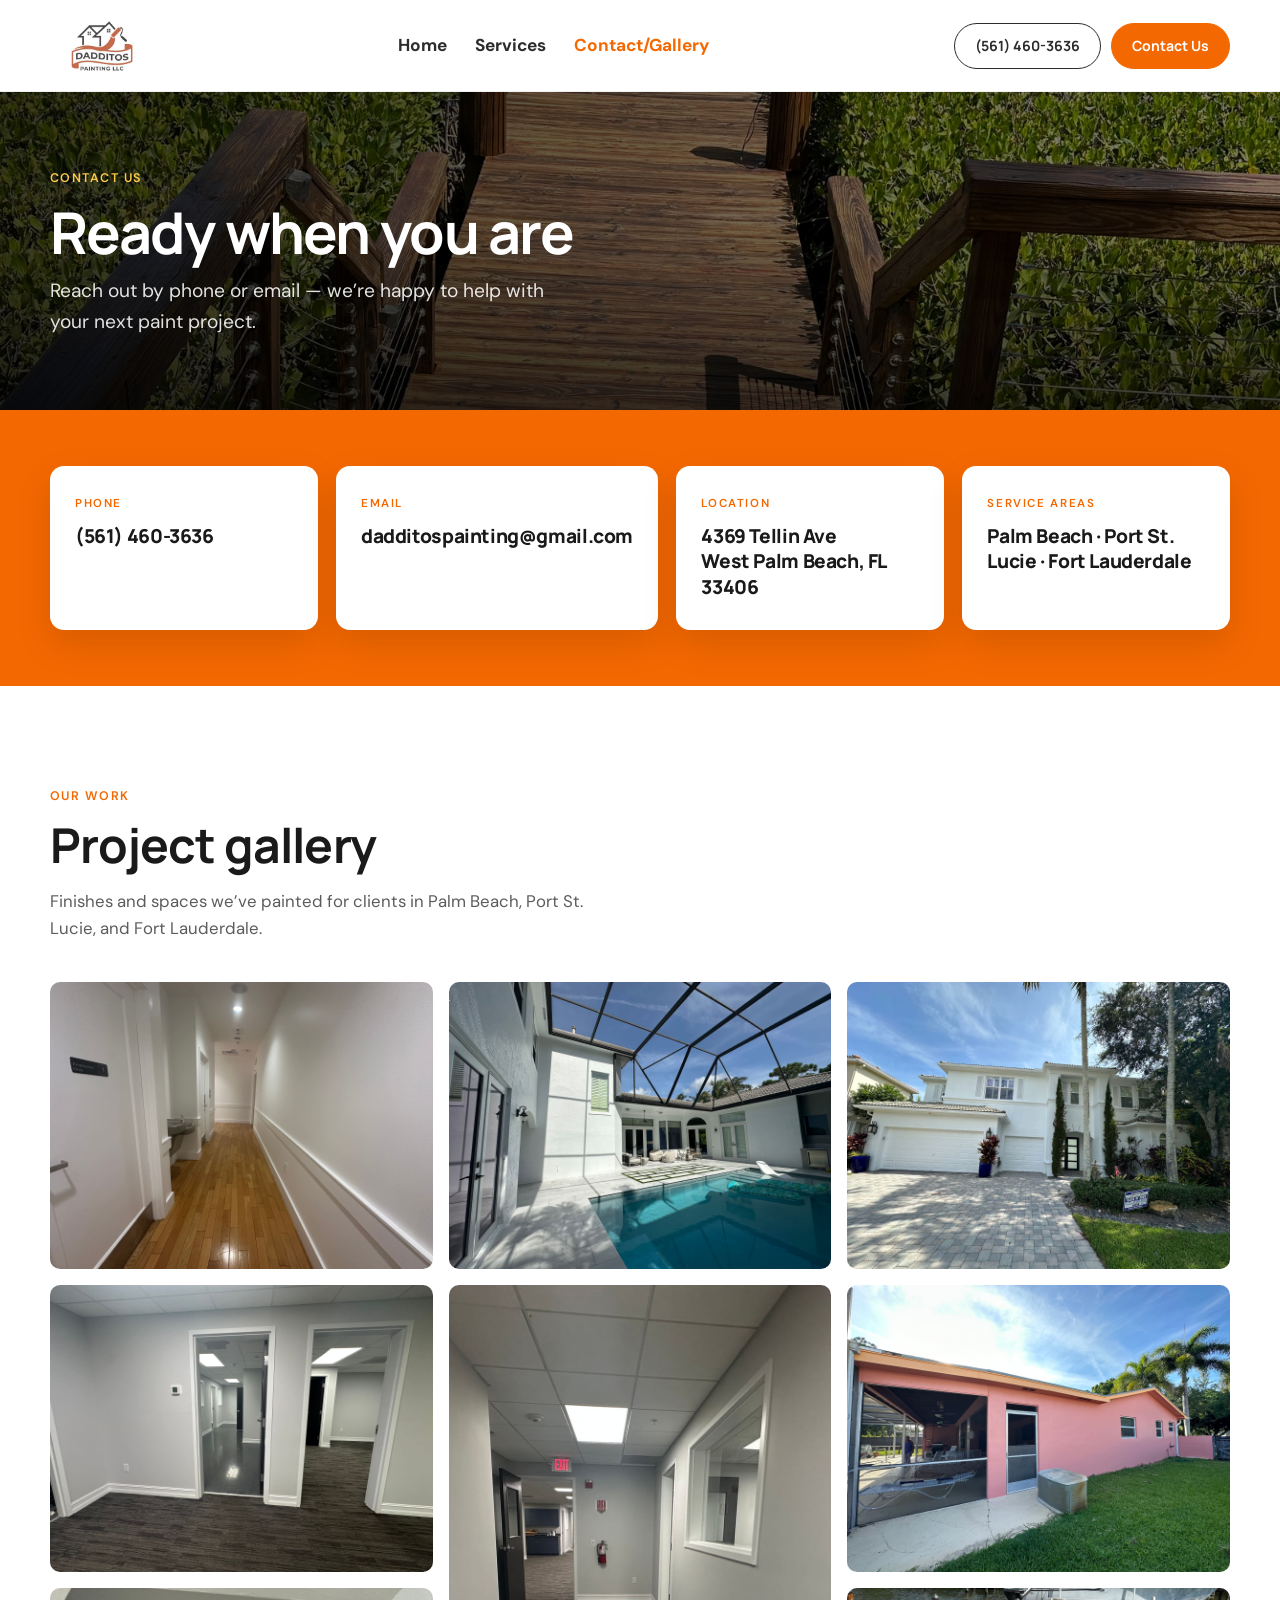
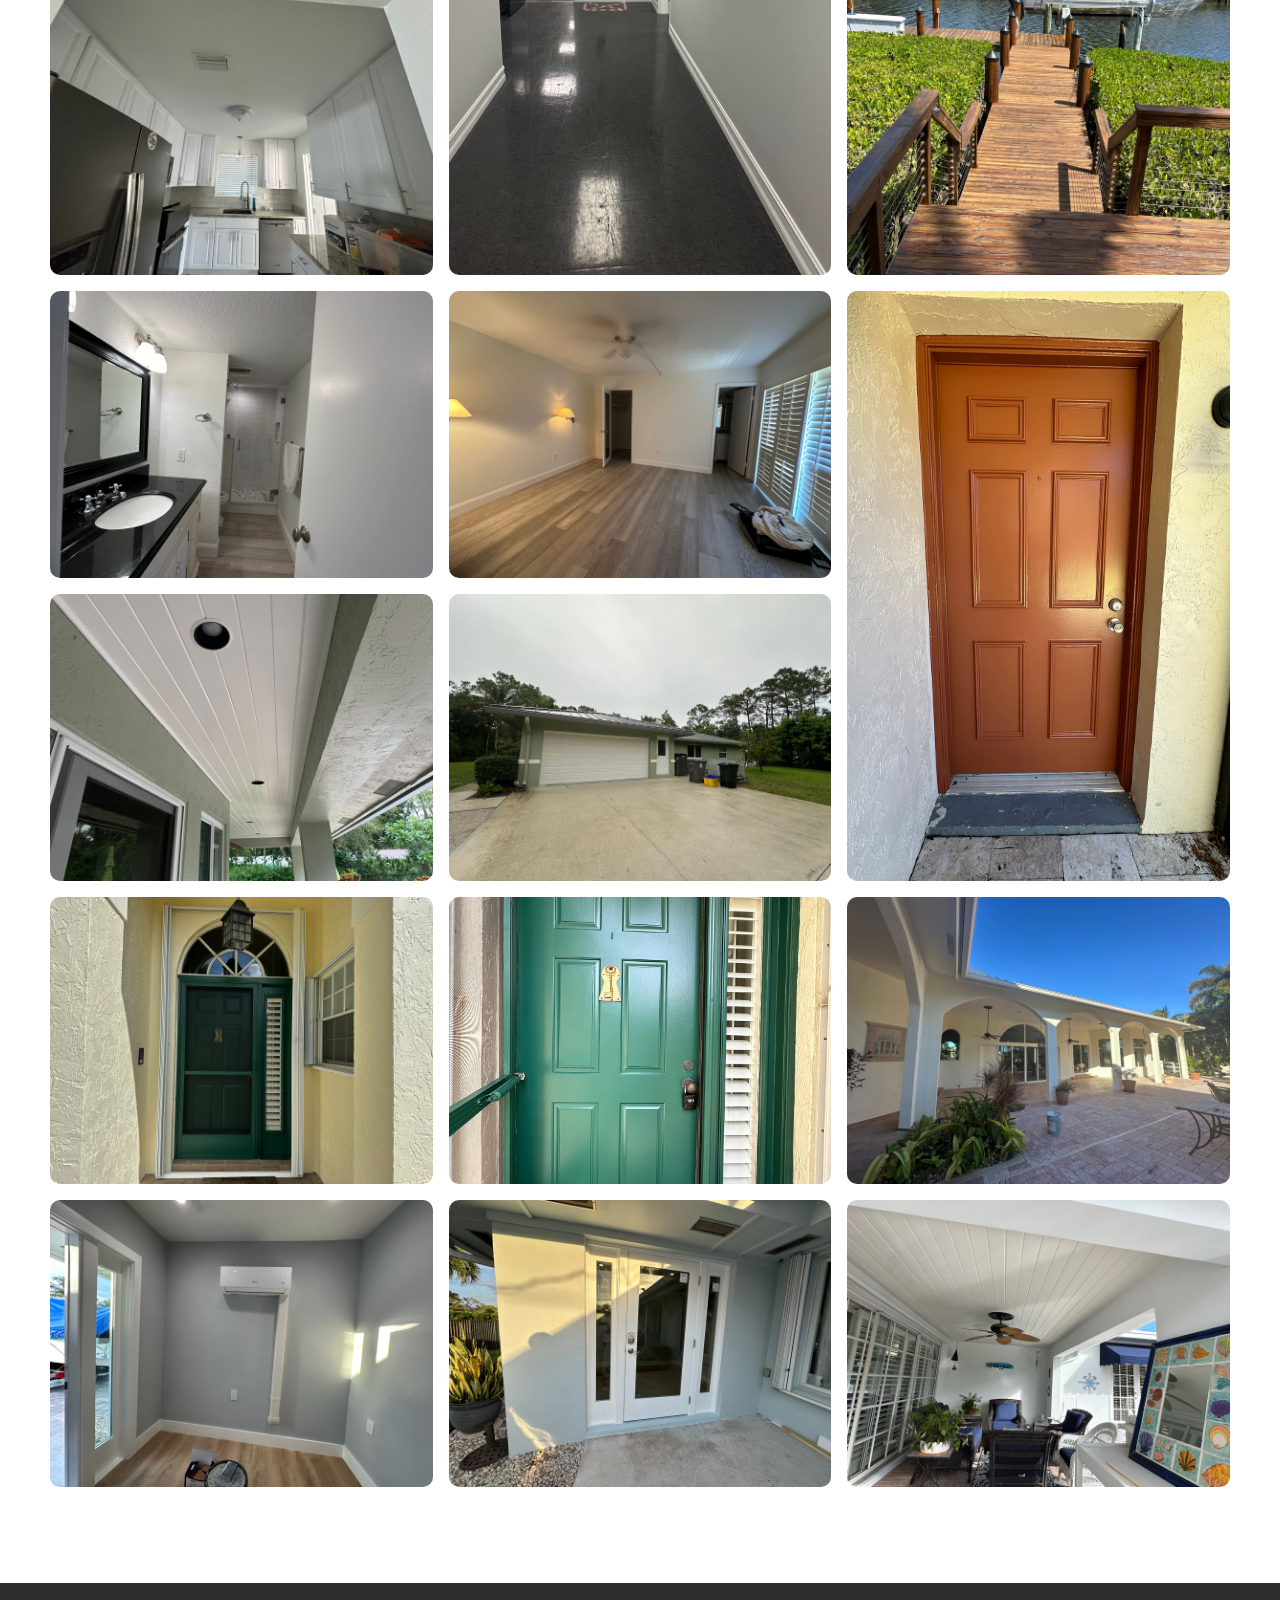
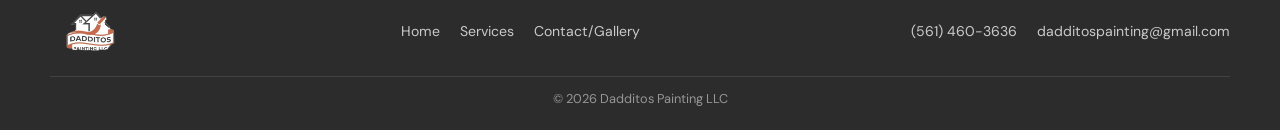
==== gallery.html @ e8a84ab6 "Website Setup & Design" ====
<!DOCTYPE html>
<html lang="en">
  <head>
    <meta charset="UTF-8" />
    <meta name="viewport" content="width=device-width, initial-scale=1" />
    <title>Contact/Gallery | Dadditos Painting LLC</title>
    <meta
      name="description"
      content="Contact Dadditos Painting LLC and view our project gallery. Call (561) 460-3636. Palm Beach, Port St. Lucie, and Fort Lauderdale."
    />
    <link rel="icon" href="favicon/favicon.ico" sizes="any" />
    <link rel="icon" type="image/png" sizes="48x48" href="favicon/favicon-48x48.png" />
    <link rel="icon" type="image/png" sizes="32x32" href="favicon/favicon-32x32.png" />
    <link rel="icon" type="image/png" sizes="16x16" href="favicon/favicon-16x16.png" />
    <link rel="apple-touch-icon" sizes="180x180" href="favicon/apple-touch-icon.png" />
    <link rel="manifest" href="favicon/site.webmanifest" />
    <link rel="preconnect" href="https://fonts.googleapis.com" />
    <link rel="preconnect" href="https://fonts.gstatic.com" crossorigin />
    <link
      href="https://fonts.googleapis.com/css2?family=DM+Sans:ital,opsz,wght@0,9..40,400;0,9..40,500;0,9..40,600;0,9..40,700;1,9..40,400&family=Manrope:wght@500;600;700;800&display=swap"
      rel="stylesheet"
    />
    <link rel="stylesheet" href="css/styles.css" />
  </head>
  <body>
    <header class="site-header">
      <div class="container nav">
        <a class="logo" href="index.html" aria-label="Dadditos Painting LLC home">
          <img src="assets/logo.png" alt="Dadditos Painting LLC logo" />
          <span class="logo-text">Dadditos<span>Painting LLC</span></span>
        </a>
        <nav class="nav-links" aria-label="Primary">
          <a href="index.html">Home</a>
          <a href="services.html">Services</a>
          <a class="active" href="gallery.html">Contact/Gallery</a>
        </nav>
        <div class="nav-cta">
          <a class="pill pill-outline" href="tel:+15614603636">(561) 460-3636</a>
          <a class="pill pill-orange" href="gallery.html#contact">Contact Us</a>
        </div>
        <button class="nav-toggle" type="button" aria-label="Open menu" aria-expanded="false">
          <span></span><span></span><span></span>
        </button>
      </div>
    </header>

    <main>
      <section class="page-hero contact-hero">
        <div class="contact-hero-media" aria-hidden="true">
          <img src="assets/gallery/IMG_4411.jpg" alt="" />
        </div>
        <div class="contact-hero-dim" aria-hidden="true"></div>
        <div class="container contact-hero-content">
          <span class="eyebrow">Contact us</span>
          <h1>Ready when you are</h1>
          <p>Reach out by phone or email — we’re happy to help with your next paint project.</p>
        </div>
      </section>

      <section class="section contact-section bg-orange" id="contact">
        <div class="container">
          <div class="quote-contact reveal">
            <div class="quote-card">
              <span class="eyebrow">Phone</span>
              <a class="quote-value" href="tel:+15614603636">(561) 460-3636</a>
            </div>
            <div class="quote-card">
              <span class="eyebrow">Email</span>
              <a class="quote-value" href="mailto:dadditospainting@gmail.com">dadditospainting@gmail.com</a>
            </div>
            <div class="quote-card">
              <span class="eyebrow">Location</span>
              <p class="quote-value">
                4369 Tellin Ave<br />
                West Palm Beach, FL 33406
              </p>
            </div>
            <div class="quote-card">
              <span class="eyebrow">Service areas</span>
              <p class="quote-value">Palm Beach · Port St. Lucie · Fort Lauderdale</p>
            </div>
          </div>
        </div>
      </section>

      <section class="section" id="gallery">
        <div class="container">
          <div class="section-head reveal">
            <span class="eyebrow">Our work</span>
            <h2 class="section-title">Project gallery</h2>
            <p class="section-lead">
              Finishes and spaces we’ve painted for clients in Palm Beach, Port St. Lucie, and Fort Lauderdale.
            </p>
          </div>
          <div class="gallery-grid" aria-label="Project photos">
            <button class="gallery-item" type="button" data-full="assets/gallery/IMG_2037.jpg">
              <img src="assets/gallery/IMG_2037.jpg" alt="Dadditos Painting project photo 1" loading="lazy" />
            </button>
            <button class="gallery-item" type="button" data-full="assets/gallery/IMG_2329.jpg">
              <img src="assets/gallery/IMG_2329.jpg" alt="Dadditos Painting project photo 2" loading="lazy" />
            </button>
            <button class="gallery-item" type="button" data-full="assets/gallery/IMG_2331.jpg">
              <img src="assets/gallery/IMG_2331.jpg" alt="Dadditos Painting project photo 3" loading="lazy" />
            </button>
            <button class="gallery-item" type="button" data-full="assets/gallery/IMG_3680.jpg">
              <img src="assets/gallery/IMG_3680.jpg" alt="Dadditos Painting project photo 4" loading="lazy" />
            </button>
            <button class="gallery-item" type="button" data-full="assets/gallery/IMG_3686.jpg">
              <img src="assets/gallery/IMG_3686.jpg" alt="Dadditos Painting project photo 5" loading="lazy" />
            </button>
            <button class="gallery-item" type="button" data-full="assets/gallery/IMG_4026.jpg">
              <img src="assets/gallery/IMG_4026.jpg" alt="Dadditos Painting project photo 6" loading="lazy" />
            </button>
            <button class="gallery-item" type="button" data-full="assets/gallery/IMG_4258.jpg">
              <img src="assets/gallery/IMG_4258.jpg" alt="Dadditos Painting project photo 7" loading="lazy" />
            </button>
            <button class="gallery-item" type="button" data-full="assets/gallery/IMG_4411.jpg">
              <img src="assets/gallery/IMG_4411.jpg" alt="Dadditos Painting project photo 8" loading="lazy" />
            </button>
            <button class="gallery-item" type="button" data-full="assets/gallery/IMG_8298.jpg">
              <img src="assets/gallery/IMG_8298.jpg" alt="Dadditos Painting project photo 9" loading="lazy" />
            </button>
            <button class="gallery-item" type="button" data-full="assets/gallery/IMG_8300.jpg">
              <img src="assets/gallery/IMG_8300.jpg" alt="Dadditos Painting project photo 10" loading="lazy" />
            </button>
            <button class="gallery-item" type="button" data-full="assets/gallery/IMG_8305.jpg">
              <img src="assets/gallery/IMG_8305.jpg" alt="Dadditos Painting project photo 11" loading="lazy" />
            </button>
            <button class="gallery-item" type="button" data-full="assets/gallery/IMG_8478.jpg">
              <img src="assets/gallery/IMG_8478.jpg" alt="Dadditos Painting project photo 12" loading="lazy" />
            </button>
            <button class="gallery-item" type="button" data-full="assets/gallery/IMG_8483.jpg">
              <img src="assets/gallery/IMG_8483.jpg" alt="Dadditos Painting project photo 13" loading="lazy" />
            </button>
            <button class="gallery-item" type="button" data-full="assets/gallery/IMG_8503.jpg">
              <img src="assets/gallery/IMG_8503.jpg" alt="Dadditos Painting project photo 14" loading="lazy" />
            </button>
            <button class="gallery-item" type="button" data-full="assets/gallery/IMG_8505.jpg">
              <img src="assets/gallery/IMG_8505.jpg" alt="Dadditos Painting project photo 15" loading="lazy" />
            </button>
            <button class="gallery-item" type="button" data-full="assets/gallery/IMG_8824.jpg">
              <img src="assets/gallery/IMG_8824.jpg" alt="Dadditos Painting project photo 16" loading="lazy" />
            </button>
            <button class="gallery-item" type="button" data-full="assets/gallery/IMG_8928.jpg">
              <img src="assets/gallery/IMG_8928.jpg" alt="Dadditos Painting project photo 17" loading="lazy" />
            </button>
            <button class="gallery-item" type="button" data-full="assets/gallery/IMG_8929.jpg">
              <img src="assets/gallery/IMG_8929.jpg" alt="Dadditos Painting project photo 18" loading="lazy" />
            </button>
            <button class="gallery-item" type="button" data-full="assets/gallery/IMG_8943.jpg">
              <img src="assets/gallery/IMG_8943.jpg" alt="Dadditos Painting project photo 19" loading="lazy" />
            </button>
          </div>
        </div>
      </section>
    </main>

    <div class="lightbox" id="lightbox" aria-hidden="true" role="dialog" aria-label="Image viewer">
      <button class="lightbox-close" type="button" aria-label="Close">&times;</button>
      <button class="lightbox-nav lightbox-prev" type="button" aria-label="Previous">&#8249;</button>
      <img src="" alt="" />
      <button class="lightbox-nav lightbox-next" type="button" aria-label="Next">&#8250;</button>
    </div>

    <footer class="site-footer">
      <div class="container footer-compact">
        <a class="logo" href="index.html">
          <img src="assets/logo.png" alt="" />
        </a>
        <div class="footer-links">
          <a href="index.html">Home</a>
          <a href="services.html">Services</a>
          <a href="gallery.html">Contact/Gallery</a>
        </div>
        <div class="footer-contact">
          <a href="tel:+15614603636">(561) 460-3636</a>
          <a href="mailto:dadditospainting@gmail.com">dadditospainting@gmail.com</a>
        </div>
        <p class="footer-copy">&copy; <span id="year"></span> Dadditos Painting LLC</p>
      </div>
    </footer>

    <script>
      document.getElementById("year").textContent = new Date().getFullYear();
    </script>
    <script src="js/main.js"></script>
  </body>
</html>
---- css/styles.css ----
/* Dadditos Painting LLC — shared styles */
:root {
  --orange: #f46801;
  --orange-dark: #d45700;
  --orange-soft: #fff3eb;
  --black: #1a1a1a;
  --charcoal: #2c2c2c;
  --muted: #5c5c5c;
  --white: #ffffff;
  --gray: #f5f5f5;
  --gray-border: #e8e8e8;
  --radius: 14px;
  --radius-sm: 10px;
  --shadow: 0 20px 50px rgba(0, 0, 0, 0.12);
  --nav-h: 92px;
  --font-display: "Manrope", system-ui, sans-serif;
  --font-body: "DM Sans", system-ui, sans-serif;
  --max: 1180px;
  --ease: cubic-bezier(0.22, 1, 0.36, 1);
}

*,
*::before,
*::after {
  box-sizing: border-box;
  margin: 0;
  padding: 0;
}

html {
  scroll-behavior: smooth;
}

body {
  font-family: var(--font-body);
  color: var(--black);
  background: var(--white);
  line-height: 1.6;
  -webkit-font-smoothing: antialiased;
  overflow-x: hidden;
}

img {
  max-width: 100%;
  display: block;
}

a {
  color: inherit;
  text-decoration: none;
}

ul {
  list-style: none;
}

button,
input,
select,
textarea {
  font: inherit;
}

.container {
  width: min(100% - 2.5rem, var(--max));
  margin-inline: auto;
}

/* Typography */
h1,
h2,
h3,
.display {
  font-family: var(--font-display);
  font-weight: 700;
  line-height: 1.1;
  letter-spacing: -0.02em;
}

.eyebrow {
  display: inline-block;
  font-size: 0.78rem;
  font-weight: 600;
  letter-spacing: 0.12em;
  text-transform: uppercase;
  color: var(--orange);
  margin-bottom: 0.75rem;
}

.section-title {
  font-size: clamp(2rem, 4vw, 3rem);
  margin-bottom: 1rem;
}

.section-lead {
  color: var(--muted);
  font-size: 1.05rem;
  max-width: 36rem;
}

/* Buttons */
.btn {
  display: inline-flex;
  align-items: center;
  justify-content: center;
  gap: 0.5rem;
  padding: 0.9rem 1.5rem;
  border-radius: 999px;
  border: 2px solid transparent;
  font-family: var(--font-display);
  font-weight: 700;
  font-size: 0.95rem;
  cursor: pointer;
  transition: transform 0.25s var(--ease), background 0.25s, color 0.25s, border-color 0.25s;
}

.btn:hover {
  transform: translateY(-2px);
}

.btn-primary {
  background: var(--orange);
  color: var(--white);
}

.btn-primary:hover {
  background: var(--orange-dark);
}

.btn-dark {
  background: var(--black);
  color: var(--white);
}

.btn-dark:hover {
  background: var(--charcoal);
}

.btn-ghost {
  background: transparent;
  color: var(--white);
  border-color: rgba(255, 255, 255, 0.45);
}

.btn-ghost:hover {
  background: rgba(255, 255, 255, 0.1);
  border-color: var(--white);
}

.btn-outline {
  background: transparent;
  color: var(--black);
  border-color: var(--black);
}

.btn-outline:hover {
  background: var(--black);
  color: var(--white);
}

.btn-group {
  display: flex;
  flex-wrap: wrap;
  gap: 0.85rem;
}

/* Header */
.site-header {
  position: sticky;
  top: 0;
  z-index: 100;
  height: var(--nav-h);
  background: rgba(255, 255, 255, 0.92);
  backdrop-filter: blur(12px);
  border-bottom: 1px solid rgba(0, 0, 0, 0.06);
}

.nav {
  height: var(--nav-h);
  display: flex;
  align-items: center;
  justify-content: space-between;
  gap: 1rem;
}

.logo {
  display: flex;
  align-items: center;
  gap: 0.65rem;
  font-family: var(--font-display);
  font-weight: 800;
  font-size: 1rem;
  letter-spacing: -0.02em;
}

.logo img {
  height: 72px;
  width: auto;
}

.logo-text {
  display: none;
}

.nav-links {
  display: flex;
  align-items: center;
  gap: 1.75rem;
}

.nav-links a {
  font-size: 1.08rem;
  font-weight: 700;
  color: var(--charcoal);
  position: relative;
}

.nav-links a:hover,
.nav-links a.active {
  color: var(--orange);
}

.nav-cta {
  display: flex;
  align-items: center;
  gap: 0.65rem;
}

.pill {
  display: inline-flex;
  align-items: center;
  justify-content: center;
  padding: 0.65rem 1.25rem;
  border-radius: 999px;
  font-family: var(--font-display);
  font-weight: 700;
  font-size: 0.88rem;
  white-space: nowrap;
  transition: transform 0.25s var(--ease), background 0.25s, color 0.25s, border-color 0.25s;
}

.pill:hover {
  transform: translateY(-1px);
}

.pill-outline {
  background: var(--white);
  color: var(--charcoal);
  border: 1.5px solid var(--charcoal);
}

.pill-outline:hover {
  border-color: var(--orange);
  color: var(--orange);
}

.pill-orange {
  background: var(--orange);
  color: var(--white);
  border: 1.5px solid var(--orange);
}

.pill-orange:hover {
  background: var(--orange-dark);
  border-color: var(--orange-dark);
}

.nav-toggle {
  display: none;
  width: 44px;
  height: 44px;
  border: 0;
  background: var(--gray);
  border-radius: 10px;
  cursor: pointer;
  place-items: center;
}

.nav-toggle span {
  display: block;
  width: 18px;
  height: 2px;
  background: var(--black);
  margin: 4px auto;
  transition: 0.2s;
}

/* Hero */
.hero {
  position: relative;
  min-height: calc(100vh - var(--nav-h));
  display: grid;
  align-items: end;
  color: var(--white);
  overflow: hidden;
  background: var(--black);
}

.hero-media {
  position: absolute;
  inset: 0;
  z-index: 0;
}

.hero-media img {
  position: absolute;
  inset: 0;
  width: 100%;
  height: 100%;
  object-fit: cover;
  opacity: 0;
  transform: scale(1.04);
  transition: opacity 1.4s var(--ease), transform 8s var(--ease);
}

.hero-media img.is-active {
  opacity: 1;
  transform: scale(1.08);
}

.hero-overlay {
  position: absolute;
  inset: 0;
  z-index: 1;
  background:
    linear-gradient(120deg, rgba(0, 0, 0, 0.52) 0%, rgba(0, 0, 0, 0.36) 45%, rgba(0, 0, 0, 0.26) 100%),
    linear-gradient(to top, rgba(0, 0, 0, 0.35), transparent 65%);
  pointer-events: none;
}

.hero-content {
  position: relative;
  z-index: 2;
  padding: clamp(3rem, 8vw, 6rem) 0 clamp(3.5rem, 7vw, 5rem);
  max-width: 720px;
}

.brand-mark {
  font-family: var(--font-display);
  font-size: clamp(1.15rem, 2.5vw, 1.5rem);
  font-weight: 800;
  letter-spacing: 0.04em;
  text-transform: uppercase;
  margin-bottom: 1rem;
  color: var(--orange);
}

.hero h1 {
  font-size: clamp(2.8rem, 7vw, 5.2rem);
  margin-bottom: 1.1rem;
  text-wrap: balance;
}

.hero p {
  font-size: clamp(1.05rem, 2vw, 1.2rem);
  color: rgba(255, 255, 255, 0.88);
  max-width: 34rem;
  margin-bottom: 1.75rem;
}

/* Sections */
.section {
  padding: clamp(3.5rem, 8vw, 6rem) 0;
}

.section-head {
  margin-bottom: 2.5rem;
}

.bg-gray {
  background: var(--gray);
}

.bg-orange {
  background: var(--orange);
  color: var(--white);
}

.bg-dark {
  background: var(--black);
  color: var(--white);
}

/* Service cards / teasers — interaction containers only */
.grid-2 {
  display: grid;
  grid-template-columns: repeat(2, 1fr);
  gap: 1.5rem;
}

.grid-3 {
  display: grid;
  grid-template-columns: repeat(3, 1fr);
  gap: 1.5rem;
}

.service-link {
  display: block;
  padding: 2rem;
  background: var(--white);
  border: 1px solid var(--gray-border);
  border-radius: var(--radius);
  transition: border-color 0.25s, transform 0.25s var(--ease), box-shadow 0.25s;
}

.service-link:hover {
  border-color: var(--orange);
  transform: translateY(-4px);
  box-shadow: var(--shadow);
}

.service-link h3 {
  font-size: 1.5rem;
  margin-bottom: 0.6rem;
}

.service-link p {
  color: var(--muted);
  margin-bottom: 1rem;
}

.service-link .more {
  color: var(--orange);
  font-weight: 700;
  font-family: var(--font-display);
}

.feature-block h3 {
  font-size: 1.25rem;
  margin-bottom: 0.5rem;
}

.feature-block p {
  color: var(--muted);
}

.feature-num {
  font-family: var(--font-display);
  font-size: 2.5rem;
  font-weight: 800;
  color: var(--orange);
  line-height: 1;
  margin-bottom: 0.75rem;
}

/* Split service detail */
.split {
  display: grid;
  grid-template-columns: 1fr 1fr;
  gap: 3rem;
  align-items: center;
}

.split img {
  width: 100%;
  height: min(420px, 55vw);
  object-fit: cover;
  border-radius: var(--radius);
}

.split.reverse .split-text {
  order: 2;
}

.split.reverse .split-media {
  order: 1;
}

.process {
  display: grid;
  grid-template-columns: repeat(4, 1fr);
  gap: 1.25rem;
  counter-reset: step;
}

.process-step {
  padding: 1.5rem;
  background: var(--white);
  border-radius: var(--radius);
  border-top: 3px solid var(--orange);
}

.process-step::before {
  counter-increment: step;
  content: "0" counter(step);
  display: block;
  font-family: var(--font-display);
  font-weight: 800;
  font-size: 1.4rem;
  color: var(--orange);
  margin-bottom: 0.75rem;
}

.process-step h3 {
  font-size: 1.1rem;
  margin-bottom: 0.4rem;
}

.process-step p {
  color: var(--muted);
  font-size: 0.95rem;
}

/* Area / CTA bands */
.cta-band {
  text-align: center;
}

.cta-band h2 {
  font-size: clamp(2rem, 4vw, 3rem);
  margin-bottom: 0.85rem;
}

.cta-band p {
  max-width: 34rem;
  margin: 0 auto 1.75rem;
  opacity: 0.92;
}

.area-strip {
  display: flex;
  flex-wrap: wrap;
  gap: 0.65rem;
  justify-content: center;
}

.area-pill {
  padding: 0.45rem 0.9rem;
  border-radius: 999px;
  background: rgba(255, 255, 255, 0.15);
  border: 1px solid rgba(255, 255, 255, 0.25);
  font-size: 0.88rem;
  font-weight: 500;
}

/* Gallery */
.gallery-grid {
  display: grid;
  grid-template-columns: repeat(3, 1fr);
  gap: 1rem;
}

.gallery-item {
  position: relative;
  border: 0;
  padding: 0;
  cursor: pointer;
  border-radius: var(--radius-sm);
  overflow: hidden;
  background: var(--gray);
  aspect-ratio: 4 / 3;
}

.gallery-item img {
  width: 100%;
  height: 100%;
  object-fit: cover;
  transition: transform 0.45s var(--ease);
}

.gallery-item:hover img {
  transform: scale(1.05);
}

.gallery-item:nth-child(5),
.gallery-item:nth-child(11) {
  grid-row: span 2;
  aspect-ratio: auto;
  min-height: 100%;
}

.lightbox {
  position: fixed;
  inset: 0;
  z-index: 200;
  background: rgba(0, 0, 0, 0.92);
  display: grid;
  place-items: center;
  padding: 1.5rem;
  opacity: 0;
  pointer-events: none;
  transition: opacity 0.25s;
}

.lightbox.open {
  opacity: 1;
  pointer-events: auto;
}

.lightbox img {
  max-width: min(1100px, 100%);
  max-height: 85vh;
  object-fit: contain;
  border-radius: 8px;
}

.lightbox-close,
.lightbox-nav {
  position: absolute;
  border: 0;
  background: rgba(255, 255, 255, 0.12);
  color: var(--white);
  width: 48px;
  height: 48px;
  border-radius: 50%;
  cursor: pointer;
  font-size: 1.4rem;
  display: grid;
  place-items: center;
}

.lightbox-close {
  top: 1.25rem;
  right: 1.25rem;
}

.lightbox-prev {
  left: 1rem;
  top: 50%;
  transform: translateY(-50%);
}

.lightbox-next {
  right: 1rem;
  top: 50%;
  transform: translateY(-50%);
}

/* Contact */
.contact-layout {
  display: grid;
  grid-template-columns: 1.2fr 0.8fr;
  gap: 2.5rem;
  align-items: start;
}

.contact-form {
  display: grid;
  gap: 1rem;
}

.form-row {
  display: grid;
  grid-template-columns: 1fr 1fr;
  gap: 1rem;
}

.field label {
  display: block;
  font-size: 0.88rem;
  font-weight: 600;
  margin-bottom: 0.4rem;
}

.field input,
.field select,
.field textarea {
  width: 100%;
  padding: 0.85rem 1rem;
  border: 1px solid var(--gray-border);
  border-radius: var(--radius-sm);
  background: var(--white);
  color: var(--black);
  transition: border-color 0.2s, box-shadow 0.2s;
}

.field input:focus,
.field select:focus,
.field textarea:focus {
  outline: none;
  border-color: var(--orange);
  box-shadow: 0 0 0 3px rgba(244, 104, 1, 0.15);
}

.field textarea {
  min-height: 140px;
  resize: vertical;
}

.form-status {
  min-height: 1.4rem;
  font-size: 0.92rem;
  font-weight: 600;
}

.form-status.success {
  color: #1b7a3d;
}

.form-status.error {
  color: #b42318;
}

.contact-aside {
  background: var(--black);
  color: var(--white);
  padding: 2rem;
  border-radius: var(--radius);
}

.contact-aside h2 {
  font-size: 1.6rem;
  margin-bottom: 1.25rem;
}

.contact-meta {
  display: grid;
  gap: 1.25rem;
}

.contact-meta dt {
  font-size: 0.75rem;
  text-transform: uppercase;
  letter-spacing: 0.1em;
  color: var(--orange);
  margin-bottom: 0.25rem;
}

.contact-meta dd {
  color: rgba(255, 255, 255, 0.9);
}

.contact-meta a:hover {
  color: var(--orange);
}

/* Page hero (inner pages) */
.page-hero {
  background: var(--black);
  color: var(--white);
  padding: clamp(3rem, 7vw, 4.5rem) 0;
  position: relative;
  overflow: hidden;
}

.page-hero::after {
  content: "";
  position: absolute;
  inset: auto -10% -40% auto;
  width: 420px;
  height: 420px;
  background: radial-gradient(circle, rgba(244, 104, 1, 0.45), transparent 70%);
  pointer-events: none;
}

.page-hero h1 {
  font-size: clamp(2.4rem, 5vw, 3.6rem);
  margin-bottom: 0.75rem;
}

.page-hero p {
  color: rgba(255, 255, 255, 0.8);
  max-width: 36rem;
  font-size: 1.05rem;
}

/* Contact block on gallery page */
.contact-hero {
  position: relative;
  overflow: hidden;
  background: var(--black);
}

.contact-hero::after {
  display: none;
}

.contact-hero-media {
  position: absolute;
  inset: 0;
}

.contact-hero-media img {
  width: 100%;
  height: 100%;
  object-fit: cover;
}

.contact-hero-dim {
  position: absolute;
  inset: 0;
  background:
    linear-gradient(120deg, rgba(0, 0, 0, 0.78) 0%, rgba(0, 0, 0, 0.55) 55%, rgba(0, 0, 0, 0.45) 100%),
    linear-gradient(to top, rgba(0, 0, 0, 0.55), transparent 60%);
}

.contact-hero-content {
  position: relative;
  z-index: 1;
}

.contact-hero .eyebrow {
  color: #fdca49;
}

.contact-hero h1 {
  letter-spacing: -0.03em;
}

.contact-hero p {
  font-size: clamp(1.05rem, 2vw, 1.2rem);
  max-width: 32rem;
  color: rgba(255, 255, 255, 0.88);
}

.contact-section {
  padding-top: clamp(2.5rem, 5vw, 3.5rem);
  padding-bottom: clamp(2.5rem, 5vw, 3.5rem);
}

.quote-contact {
  display: grid;
  grid-template-columns: repeat(4, 1fr);
  gap: 1.15rem;
}

.quote-card {
  padding: 1.75rem 1.5rem;
  background: var(--white);
  border: 1px solid rgba(255, 255, 255, 0.35);
  border-radius: var(--radius);
  box-shadow: 0 14px 36px rgba(0, 0, 0, 0.12);
  transition: transform 0.25s var(--ease), box-shadow 0.25s;
}

.quote-card:hover {
  transform: translateY(-3px);
  box-shadow: 0 20px 44px rgba(0, 0, 0, 0.16);
}

.quote-card .eyebrow {
  display: block;
  margin-bottom: 0.65rem;
  font-size: 0.72rem;
  letter-spacing: 0.14em;
}

.quote-value {
  font-family: var(--font-display);
  font-weight: 800;
  font-size: clamp(1.05rem, 1.5vw, 1.2rem);
  line-height: 1.35;
  color: var(--black);
  letter-spacing: -0.02em;
}

a.quote-value:hover {
  color: var(--orange);
}

/* Footer */
.site-footer {
  background: var(--charcoal);
  color: rgba(255, 255, 255, 0.85);
  padding: 1.25rem 0;
}

.footer-compact {
  display: flex;
  flex-wrap: wrap;
  align-items: center;
  justify-content: space-between;
  gap: 0.85rem 1.5rem;
}

.footer-compact .logo img {
  height: 56px;
}

.footer-links,
.footer-contact {
  display: flex;
  flex-wrap: wrap;
  gap: 0.85rem 1.25rem;
  align-items: center;
}

.footer-links a,
.footer-contact a {
  font-size: 0.88rem;
  color: rgba(255, 255, 255, 0.75);
}

.footer-links a:hover,
.footer-contact a:hover {
  color: var(--orange);
}

.footer-copy {
  font-size: 0.8rem;
  color: rgba(255, 255, 255, 0.5);
  width: 100%;
  text-align: center;
  margin-top: 0.25rem;
  padding-top: 0.75rem;
  border-top: 1px solid rgba(255, 255, 255, 0.1);
}

/* Motion */
.reveal {
  opacity: 0;
  transform: translateY(24px);
  transition: opacity 0.7s var(--ease), transform 0.7s var(--ease);
}

.reveal.visible {
  opacity: 1;
  transform: none;
}

/* Mobile */
@media (max-width: 900px) {
  .nav-links {
    display: none;
  }

  .nav-toggle {
    display: grid;
  }

  .nav.open .nav-links {
    display: flex;
    flex-direction: column;
    align-items: stretch;
    position: absolute;
    top: var(--nav-h);
    left: 0;
    right: 0;
    background: var(--white);
    padding: 1.25rem 1.25rem 1.75rem;
    border-bottom: 1px solid var(--gray-border);
    gap: 0.15rem;
    box-shadow: var(--shadow);
  }

  .nav.open .nav-links a {
    padding: 0.85rem 0.25rem;
    font-size: 1.05rem;
    font-weight: 600;
    border-bottom: 1px solid var(--gray-border);
  }

  .nav.open .nav-links > a:last-of-type {
    border-bottom: 0;
  }

  .nav-cta .pill {
    padding: 0.5rem 0.9rem;
    font-size: 0.78rem;
  }

  .grid-2,
  .grid-3,
  .split,
  .process,
  .contact-layout,
  .quote-contact,
  .form-row {
    grid-template-columns: 1fr;
  }

  .split.reverse .split-text,
  .split.reverse .split-media {
    order: initial;
  }

  .gallery-grid {
    grid-template-columns: repeat(2, 1fr);
  }

  .gallery-item:nth-child(5),
  .gallery-item:nth-child(11) {
    grid-row: span 1;
  }

  .logo img {
    height: 58px;
  }

  .footer-compact {
    justify-content: center;
    text-align: center;
  }

  .footer-links,
  .footer-contact {
    justify-content: center;
  }
}

@media (max-width: 560px) {
  .gallery-grid {
    grid-template-columns: 1fr;
  }

  .hero {
    min-height: 85vh;
  }

  .btn-group {
    flex-direction: column;
    align-items: stretch;
  }

  .nav-cta .pill-outline {
    display: none;
  }
}
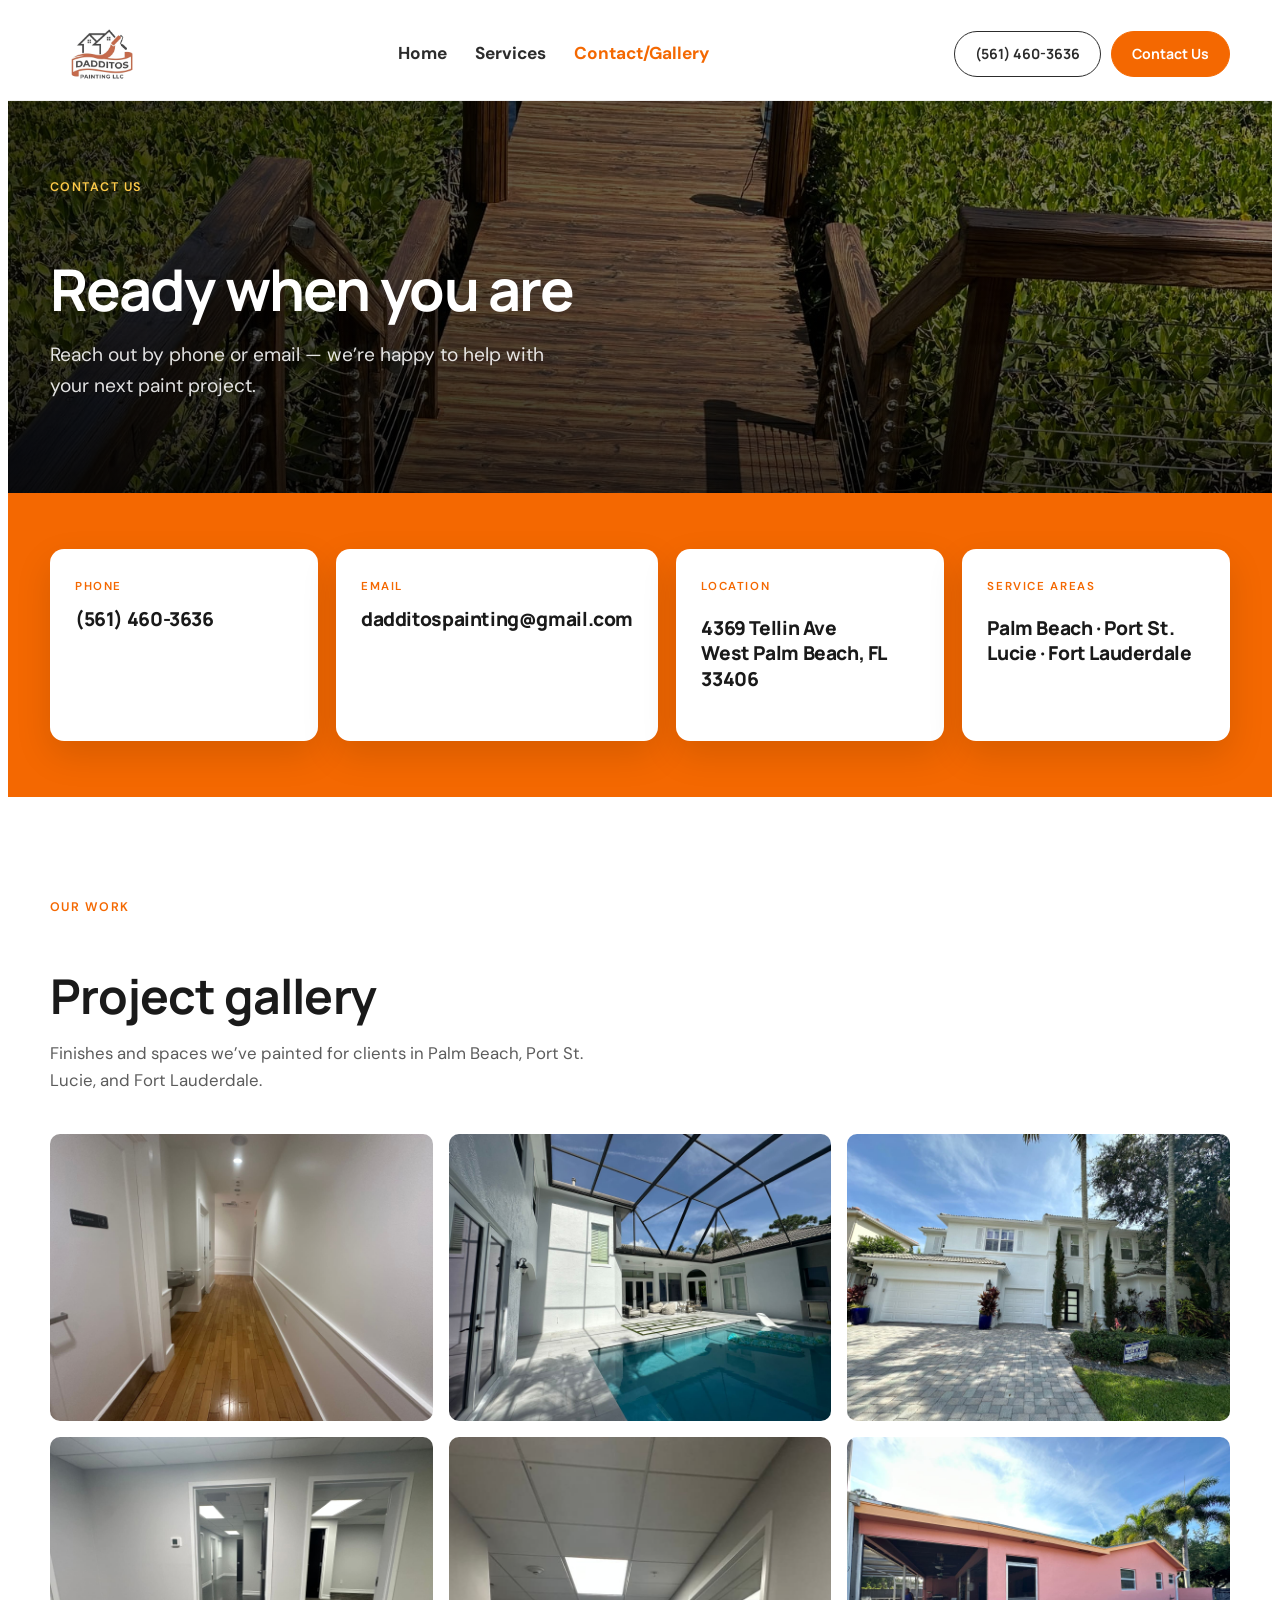
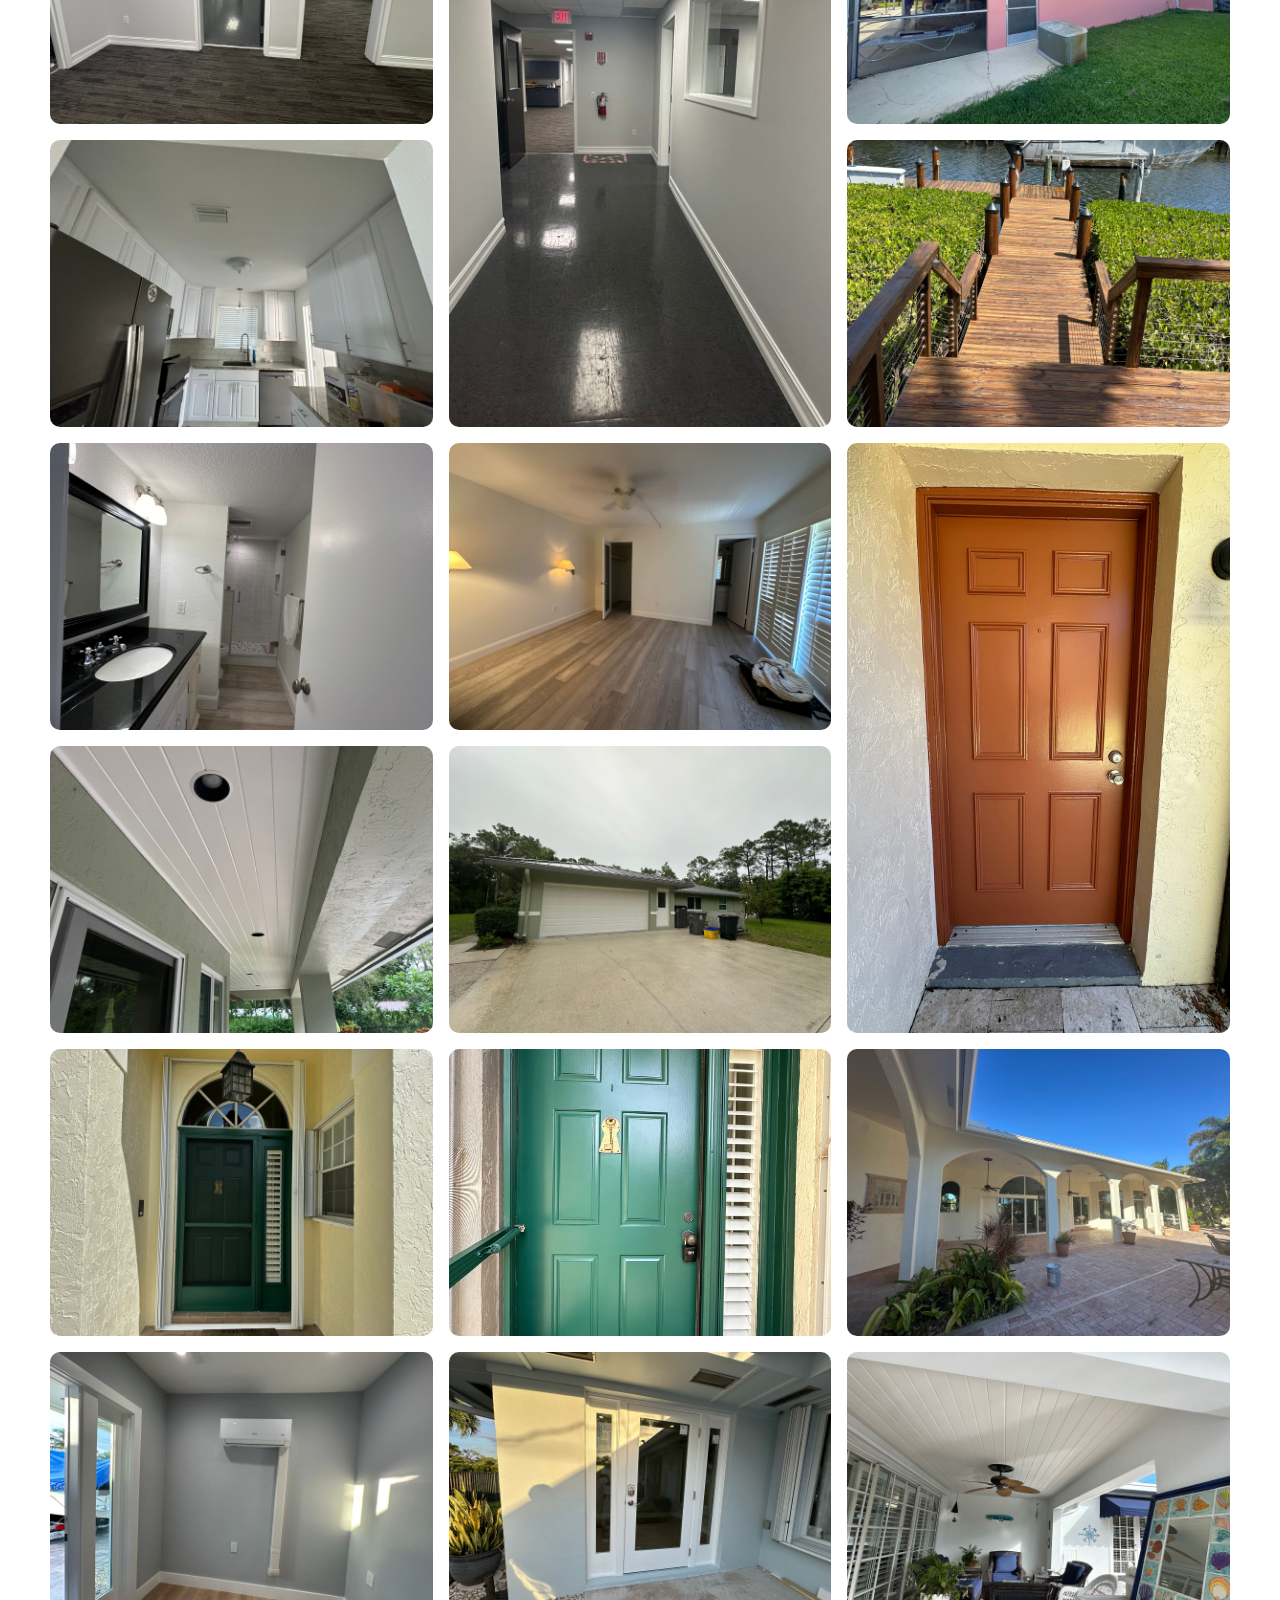
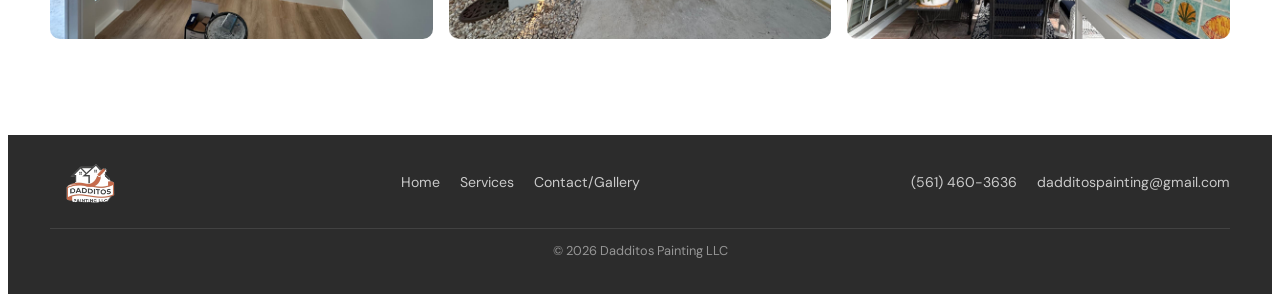
==== commit e0c80438: "Netlify changes" ====
--- a/gallery.html
+++ b/gallery.html
@@ -3,10 +3,28 @@
   <head>
     <meta charset="UTF-8" />
     <meta name="viewport" content="width=device-width, initial-scale=1" />
-    <title>Contact/Gallery | Dadditos Painting LLC</title>
+    <title>Contact &amp; Project Gallery | Dadditos Painting LLC</title>
     <meta
       name="description"
-      content="Contact Dadditos Painting LLC and view our project gallery. Call (561) 460-3636. Palm Beach, Port St. Lucie, and Fort Lauderdale."
+      content="Contact Dadditos Painting LLC for a painting estimate and view our project gallery. Call (561) 460-3636. Serving Palm Beach, Port St. Lucie, and Fort Lauderdale."
+    />
+    <meta name="robots" content="index, follow" />
+    <meta name="theme-color" content="#F46801" />
+    <link rel="canonical" href="https://dadditospainting.com/gallery.html" />
+    <meta property="og:type" content="website" />
+    <meta property="og:site_name" content="Dadditos Painting LLC" />
+    <meta property="og:title" content="Contact & Project Gallery | Dadditos Painting LLC" />
+    <meta
+      property="og:description"
+      content="Call (561) 460-3636 or email dadditospainting@gmail.com. Browse recent interior and exterior painting projects."
+    />
+    <meta property="og:url" content="https://dadditospainting.com/gallery.html" />
+    <meta property="og:image" content="https://dadditospainting.com/assets/gallery/IMG_4411.jpg" />
+    <meta name="twitter:card" content="summary_large_image" />
+    <meta name="twitter:title" content="Contact & Project Gallery | Dadditos Painting LLC" />
+    <meta
+      name="twitter:description"
+      content="Call (561) 460-3636. Browse recent painting projects across Palm Beach, Port St. Lucie, and Fort Lauderdale."
     />
     <link rel="icon" href="favicon/favicon.ico" sizes="any" />
     <link rel="icon" type="image/png" sizes="48x48" href="favicon/favicon-48x48.png" />
@@ -21,8 +39,31 @@
       rel="stylesheet"
     />
     <link rel="stylesheet" href="css/styles.css" />
+    <script type="application/ld+json">
+      {
+        "@context": "https://schema.org",
+        "@type": "ContactPage",
+        "name": "Contact & Gallery | Dadditos Painting LLC",
+        "url": "https://dadditospainting.com/gallery.html",
+        "mainEntity": {
+          "@type": "HousePainter",
+          "name": "Dadditos Painting LLC",
+          "telephone": "+15614603636",
+          "email": "dadditospainting@gmail.com",
+          "address": {
+            "@type": "PostalAddress",
+            "streetAddress": "4369 Tellin Ave",
+            "addressLocality": "West Palm Beach",
+            "addressRegion": "FL",
+            "postalCode": "33406",
+            "addressCountry": "US"
+          }
+        }
+      }
+    </script>
   </head>
   <body>
+    <a class="skip-link" href="#main">Skip to content</a>
     <header class="site-header">
       <div class="container nav">
         <a class="logo" href="index.html" aria-label="Dadditos Painting LLC home">
@@ -44,7 +85,7 @@
       </div>
     </header>
 
-    <main>
+    <main id="main">
       <section class="page-hero contact-hero">
         <div class="contact-hero-media" aria-hidden="true">
           <img src="assets/gallery/IMG_4411.jpg" alt="" />
--- a/css/styles.css
+++ b/css/styles.css
@@ -19,12 +19,42 @@
   --ease: cubic-bezier(0.22, 1, 0.36, 1);
 }
 
-*,
-*::before,
-*::after {
-  box-sizing: border-box;
-  margin: 0;
+.sr-only {
+  position: absolute;
+  width: 1px;
+  height: 1px;
   padding: 0;
+  margin: -1px;
+  overflow: hidden;
+  clip: rect(0, 0, 0, 0);
+  white-space: nowrap;
+  border: 0;
+}
+
+.skip-link {
+  position: absolute;
+  left: 1rem;
+  top: -100px;
+  z-index: 1000;
+  background: var(--orange);
+  color: var(--white);
+  padding: 0.75rem 1.1rem;
+  border-radius: 999px;
+  font-weight: 700;
+}
+
+.skip-link:focus {
+  top: 1rem;
+}
+
+/* Hide Netlify Drop / branding badge if injected */
+a[href*="netlify.com"][style*="position: fixed"],
+a[href*="www.netlify.com"][target="_blank"][rel="noopener"][style*="bottom"],
+body > a[href*="netlify.com"]:last-of-type {
+  display: none !important;
+  visibility: hidden !important;
+  opacity: 0 !important;
+  pointer-events: none !important;
 }
 
 html {
